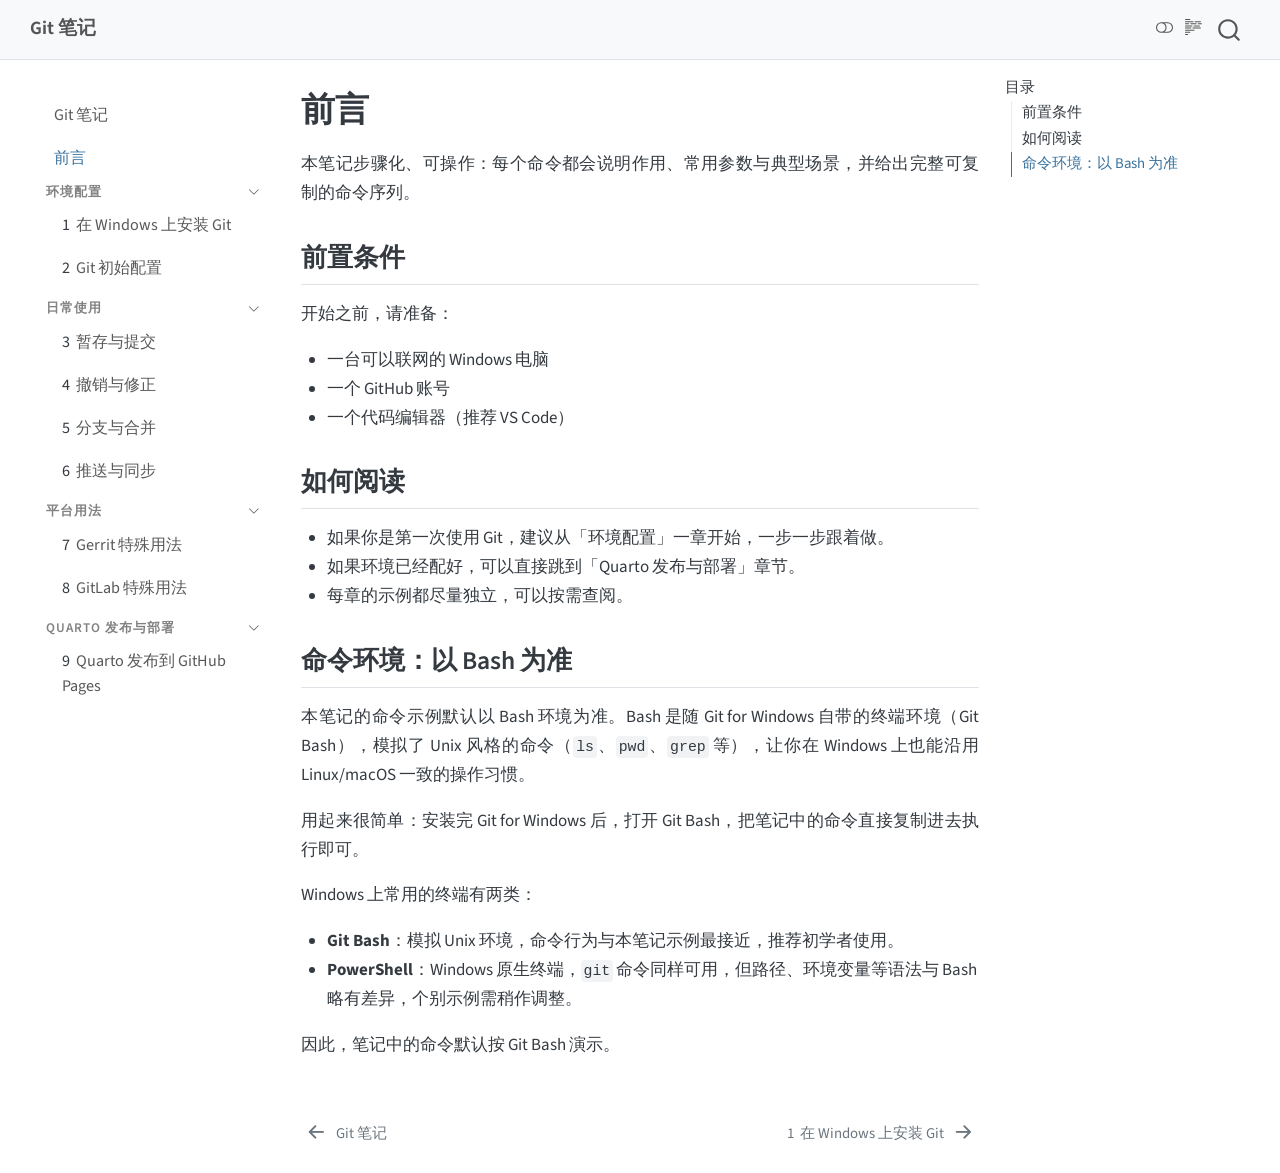
==== chapters/preface/index.html @ bd681a41 "deploy: 34c981dde43c8ef7187f12ae22de020921c9cb56" ====
<!DOCTYPE html>
<html xmlns="http://www.w3.org/1999/xhtml" lang="zh-CN" xml:lang="zh-CN"><head>

<meta charset="utf-8">
<meta name="generator" content="quarto-1.10.18">

<meta name="viewport" content="width=device-width, initial-scale=1.0, user-scalable=yes">


<title>前言 – Git 笔记</title>
<style>
/* Default styles provided by pandoc.
** See https://pandoc.org/MANUAL.html#variables-for-html for config info.
*/
span.smallcaps{font-variant: small-caps;}
div.columns{display: flex; gap: 1.5em;}
div.column{flex: auto;}
@media screen {
div.columns{gap: min(4vw, 1.5em);}
div.column{overflow-x: auto;}
}
div.hanging-indent{margin-left: 1.5em; text-indent: -1.5em;}
ul.task-list{list-style: none;}
ul.task-list li input[type="checkbox"] {
  width: 0.8em;
  margin: 0 0.8em 0.2em -1em; /* quarto-specific, see https://github.com/quarto-dev/quarto-cli/issues/4556 */ 
  vertical-align: middle;
}
</style>


<script src="../../site_libs/quarto-nav/quarto-nav.js"></script>
<script src="../../site_libs/clipboard/clipboard.min.js"></script>
<script src="../../site_libs/quarto-search/autocomplete.umd.js"></script>
<script src="../../site_libs/quarto-search/fuse.min.js"></script>
<script src="../../site_libs/quarto-search/quarto-search.js"></script>
<meta name="quarto:offset" content="../../">
<link href="../../chapters/setup/install-windows.html" rel="next">
<link href="../../index.html" rel="prev">
<script src="../../site_libs/quarto-html/quarto.js" type="module"></script>
<script src="../../site_libs/quarto-html/tabsets/tabsets.js" type="module"></script>
<script src="../../site_libs/quarto-html/popper.min.js"></script>
<script src="../../site_libs/quarto-html/tippy.umd.min.js"></script>
<script src="../../site_libs/quarto-html/anchor.min.js"></script>
<link href="../../site_libs/quarto-html/tippy.css" rel="stylesheet">
<link href="../../site_libs/quarto-html/quarto-syntax-highlighting-e347d60d51bb0b3465b414e51dcba63e.css" rel="stylesheet" class="quarto-color-scheme" id="quarto-text-highlighting-styles">
<link href="../../site_libs/quarto-html/quarto-syntax-highlighting-dark-0b1f991575ba0ef35bfe88b57a77b946.css" rel="stylesheet" class="quarto-color-scheme quarto-color-alternate" id="quarto-text-highlighting-styles">
<link href="../../site_libs/quarto-html/quarto-syntax-highlighting-e347d60d51bb0b3465b414e51dcba63e.css" rel="stylesheet" class="quarto-color-scheme-extra" id="quarto-text-highlighting-styles">
<script src="../../site_libs/bootstrap/bootstrap.min.js"></script>
<link href="../../site_libs/bootstrap/bootstrap-icons.css" rel="stylesheet">
<link href="../../site_libs/bootstrap/bootstrap-6560b9372c5f6670d35914f38fba313e.min.css" rel="stylesheet" append-hash="true" class="quarto-color-scheme" id="quarto-bootstrap" data-mode="light">
<link href="../../site_libs/bootstrap/bootstrap-dark-16bc9c130788cfd9efb6101c2b1ca8d7.min.css" rel="stylesheet" append-hash="true" class="quarto-color-scheme quarto-color-alternate" id="quarto-bootstrap" data-mode="dark">
<link href="../../site_libs/bootstrap/bootstrap-6560b9372c5f6670d35914f38fba313e.min.css" rel="stylesheet" append-hash="true" class="quarto-color-scheme-extra" id="quarto-bootstrap" data-mode="light">
<script id="quarto-search-options" type="application/json">{
  "location": "navbar",
  "copy-button": false,
  "collapse-after": 3,
  "panel-placement": "end",
  "type": "overlay",
  "limit": 50,
  "keyboard-shortcut": [
    "f",
    "/",
    "s"
  ],
  "language": {
    "search-no-results-text": "没有结果",
    "search-matching-documents-text": "匹配的文档",
    "search-copy-link-title": "复制搜索链接",
    "search-hide-matches-text": "隐藏其它匹配结果",
    "search-more-match-text": "更多匹配结果",
    "search-more-matches-text": "更多匹配结果",
    "search-clear-button-title": "清除",
    "search-text-placeholder": "",
    "search-detached-cancel-button-title": "取消",
    "search-submit-button-title": "提交",
    "search-label": "搜索"
  }
}</script>


</head>

<body class="nav-sidebar floating nav-fixed quarto-light"><script id="quarto-html-before-body" type="application/javascript">
    const toggleBodyColorMode = (bsSheetEl) => {
      const mode = bsSheetEl.getAttribute("data-mode");
      const bodyEl = window.document.querySelector("body");
      if (mode === "dark") {
        bodyEl.classList.add("quarto-dark");
        bodyEl.classList.remove("quarto-light");
      } else {
        bodyEl.classList.add("quarto-light");
        bodyEl.classList.remove("quarto-dark");
      }
    }
    const toggleBodyColorPrimary = () => {
      const bsSheetEl = window.document.querySelector("link#quarto-bootstrap:not([rel=disabled-stylesheet])");
      if (bsSheetEl) {
        toggleBodyColorMode(bsSheetEl);
      }
    }
    const setColorSchemeToggle = (alternate) => {
      const toggles = window.document.querySelectorAll('.quarto-color-scheme-toggle');
      for (let i=0; i < toggles.length; i++) {
        const toggle = toggles[i];
        if (toggle) {
          if (alternate) {
            toggle.classList.add("alternate");
          } else {
            toggle.classList.remove("alternate");
          }
        }
      }
    };
    const toggleColorMode = (alternate) => {
      // Switch the stylesheets
      const primaryStylesheets = window.document.querySelectorAll('link.quarto-color-scheme:not(.quarto-color-alternate)');
      const alternateStylesheets = window.document.querySelectorAll('link.quarto-color-scheme.quarto-color-alternate');
      manageTransitions('#quarto-margin-sidebar .nav-link', false);
      if (alternate) {
        // note: dark is layered on light, we don't disable primary!
        enableStylesheet(alternateStylesheets);
        for (const sheetNode of alternateStylesheets) {
          if (sheetNode.id === "quarto-bootstrap") {
            toggleBodyColorMode(sheetNode);
          }
        }
      } else {
        disableStylesheet(alternateStylesheets);
        enableStylesheet(primaryStylesheets)
        toggleBodyColorPrimary();
      }
      manageTransitions('#quarto-margin-sidebar .nav-link', true);
      // Switch the toggles
      setColorSchemeToggle(alternate)
      // Hack to workaround the fact that safari doesn't
      // properly recolor the scrollbar when toggling (#1455)
      if (navigator.userAgent.indexOf('Safari') > 0 && navigator.userAgent.indexOf('Chrome') == -1) {
        manageTransitions("body", false);
        window.scrollTo(0, 1);
        setTimeout(() => {
          window.scrollTo(0, 0);
          manageTransitions("body", true);
        }, 40);
      }
    }
    const disableStylesheet = (stylesheets) => {
      for (let i=0; i < stylesheets.length; i++) {
        const stylesheet = stylesheets[i];
        stylesheet.rel = 'disabled-stylesheet';
      }
    }
    const enableStylesheet = (stylesheets) => {
      for (let i=0; i < stylesheets.length; i++) {
        const stylesheet = stylesheets[i];
        if(stylesheet.rel !== 'stylesheet') { // for Chrome, which will still FOUC without this check
          stylesheet.rel = 'stylesheet';
        }
      }
    }
    const manageTransitions = (selector, allowTransitions) => {
      const els = window.document.querySelectorAll(selector);
      for (let i=0; i < els.length; i++) {
        const el = els[i];
        if (allowTransitions) {
          el.classList.remove('notransition');
        } else {
          el.classList.add('notransition');
        }
      }
    }
    const isFileUrl = () => {
      return window.location.protocol === 'file:';
    }
    const hasAlternateSentinel = () => {
      let styleSentinel = getColorSchemeSentinel();
      if (styleSentinel !== null) {
        return styleSentinel === "alternate";
      } else {
        return false;
      }
    }
    const setStyleSentinel = (alternate) => {
      const value = alternate ? "alternate" : "default";
      if (!isFileUrl()) {
        window.localStorage.setItem("quarto-color-scheme", value);
      } else {
        localAlternateSentinel = value;
      }
    }
    const getColorSchemeSentinel = () => {
      if (!isFileUrl()) {
        const storageValue = window.localStorage.getItem("quarto-color-scheme");
        return storageValue != null ? storageValue : localAlternateSentinel;
      } else {
        return localAlternateSentinel;
      }
    }
    const toggleGiscusIfUsed = (isAlternate, darkModeDefault) => {
      const baseTheme = document.querySelector('#giscus-base-theme')?.value ?? 'light';
      const alternateTheme = document.querySelector('#giscus-alt-theme')?.value ?? 'dark';
      let newTheme = '';
      if(authorPrefersDark) {
        newTheme = isAlternate ? baseTheme : alternateTheme;
      } else {
        newTheme = isAlternate ? alternateTheme : baseTheme;
      }
      const changeGiscusTheme = () => {
        // From: https://github.com/giscus/giscus/issues/336
        const sendMessage = (message) => {
          const iframe = document.querySelector('iframe.giscus-frame');
          if (!iframe) return;
          iframe.contentWindow.postMessage({ giscus: message }, 'https://giscus.app');
        }
        sendMessage({
          setConfig: {
            theme: newTheme
          }
        });
      }
      const isGiscussLoaded = window.document.querySelector('iframe.giscus-frame') !== null;
      if (isGiscussLoaded) {
        changeGiscusTheme();
      }
    };
    const authorPrefersDark = false;
    const queryPrefersDark = window.matchMedia('(prefers-color-scheme: dark)');
    const darkModeDefault = queryPrefersDark.matches;
      document.querySelector('link#quarto-text-highlighting-styles.quarto-color-scheme-extra').rel = 'disabled-stylesheet';
      document.querySelector('link#quarto-bootstrap.quarto-color-scheme-extra').rel = 'disabled-stylesheet';
    let localAlternateSentinel = darkModeDefault ? 'alternate' : 'default';
    // Dark / light mode switch
    window.quartoToggleColorScheme = () => {
      // Read the current dark / light value
      let toAlternate = !hasAlternateSentinel();
      toggleColorMode(toAlternate);
      setStyleSentinel(toAlternate);
      toggleGiscusIfUsed(toAlternate, darkModeDefault);
      window.dispatchEvent(new Event('resize'));
    };
    queryPrefersDark.addEventListener("change", e => {
      if(window.localStorage.getItem("quarto-color-scheme") !== null)
        return;
      const alternate = e.matches
      toggleColorMode(alternate);
      localAlternateSentinel = e.matches ? 'alternate' : 'default'; // this is used alongside local storage!
      toggleGiscusIfUsed(alternate, darkModeDefault);
    });
    // Switch to dark mode if need be
    if (hasAlternateSentinel()) {
      toggleColorMode(true);
    } else {
      toggleColorMode(false);
    }
  </script>

<div id="quarto-search-results"></div>
  <header id="quarto-header" class="headroom fixed-top">
    <nav class="navbar navbar-expand-lg " data-bs-theme="dark">
      <div class="navbar-container container-fluid">
      <div class="navbar-brand-container mx-auto">
    <a class="navbar-brand" href="../../index.html">
    <span class="navbar-title">Git 笔记</span>
    </a>
  </div>
        <div class="quarto-navbar-tools tools-end">
  <a href="" class="quarto-color-scheme-toggle quarto-navigation-tool  px-1" onclick="window.quartoToggleColorScheme(); return false;" title="切换深色模式"><i class="bi"></i></a>
  <a href="" class="quarto-reader-toggle quarto-navigation-tool px-1" onclick="window.quartoToggleReader(); return false;" title="切换阅读器模式">
  <div class="quarto-reader-toggle-btn">
  <i class="bi"></i>
  </div>
</a>
</div>
          <div id="quarto-search" class="" title="搜索"></div>
      </div> <!-- /container-fluid -->
    </nav>
  <nav class="quarto-secondary-nav">
    <div class="container-fluid d-flex">
      <button type="button" class="quarto-btn-toggle btn" data-bs-toggle="collapse" role="button" data-bs-target=".quarto-sidebar-collapse-item" aria-controls="quarto-sidebar" aria-expanded="false" aria-label="展开或折叠侧边栏导航" onclick="if (window.quartoToggleHeadroom) { window.quartoToggleHeadroom(); }">
        <i class="bi bi-layout-text-sidebar-reverse"></i>
      </button>
        <nav class="quarto-page-breadcrumbs" aria-label="breadcrumb"><ol class="breadcrumb"><li class="breadcrumb-item"><a href="../../chapters/preface/index.html">前言</a></li></ol></nav>
        <a class="flex-grow-1" role="navigation" data-bs-toggle="collapse" data-bs-target=".quarto-sidebar-collapse-item" aria-controls="quarto-sidebar" aria-expanded="false" aria-label="展开或折叠侧边栏导航" onclick="if (window.quartoToggleHeadroom) { window.quartoToggleHeadroom(); }">      
        </a>
    </div>
  </nav>
</header>
<!-- content -->
<div id="quarto-content" class="quarto-container page-columns page-rows-contents page-layout-article page-navbar">
<!-- sidebar -->
  <nav id="quarto-sidebar" class="sidebar collapse collapse-horizontal quarto-sidebar-collapse-item sidebar-navigation floating overflow-auto">
    <div class="sidebar-menu-container"> 
    <ul class="list-unstyled mt-1">
        <li class="sidebar-item">
  <div class="sidebar-item-container"> 
  <a href="../../index.html" class="sidebar-item-text sidebar-link">
 <span class="menu-text">Git 笔记</span></a>
  </div>
</li>
        <li class="sidebar-item">
  <div class="sidebar-item-container"> 
  <a href="../../chapters/preface/index.html" class="sidebar-item-text sidebar-link active">
 <span class="menu-text">前言</span></a>
  </div>
</li>
        <li class="sidebar-item sidebar-item-section">
      <div class="sidebar-item-container"> 
            <a class="sidebar-item-text sidebar-link text-start" data-bs-toggle="collapse" data-bs-target="#quarto-sidebar-section-1" role="navigation" aria-expanded="true">
 <span class="menu-text">环境配置</span></a>
          <a class="sidebar-item-toggle text-start" data-bs-toggle="collapse" data-bs-target="#quarto-sidebar-section-1" role="navigation" aria-expanded="true" aria-label="展开或折叠此栏">
            <i class="bi bi-chevron-right ms-2"></i>
          </a> 
      </div>
      <ul id="quarto-sidebar-section-1" class="collapse list-unstyled sidebar-section depth1 show">  
          <li class="sidebar-item">
  <div class="sidebar-item-container"> 
  <a href="../../chapters/setup/install-windows.html" class="sidebar-item-text sidebar-link">
 <span class="menu-text"><span class="chapter-number">1</span>&nbsp; <span class="chapter-title">在 Windows 上安装 Git</span></span></a>
  </div>
</li>
          <li class="sidebar-item">
  <div class="sidebar-item-container"> 
  <a href="../../chapters/setup/common-config.html" class="sidebar-item-text sidebar-link">
 <span class="menu-text"><span class="chapter-number">2</span>&nbsp; <span class="chapter-title">Git 初始配置</span></span></a>
  </div>
</li>
      </ul>
  </li>
        <li class="sidebar-item sidebar-item-section">
      <div class="sidebar-item-container"> 
            <a class="sidebar-item-text sidebar-link text-start" data-bs-toggle="collapse" data-bs-target="#quarto-sidebar-section-2" role="navigation" aria-expanded="true">
 <span class="menu-text">日常使用</span></a>
          <a class="sidebar-item-toggle text-start" data-bs-toggle="collapse" data-bs-target="#quarto-sidebar-section-2" role="navigation" aria-expanded="true" aria-label="展开或折叠此栏">
            <i class="bi bi-chevron-right ms-2"></i>
          </a> 
      </div>
      <ul id="quarto-sidebar-section-2" class="collapse list-unstyled sidebar-section depth1 show">  
          <li class="sidebar-item">
  <div class="sidebar-item-container"> 
  <a href="../../chapters/daily/commit.html" class="sidebar-item-text sidebar-link">
 <span class="menu-text"><span class="chapter-number">3</span>&nbsp; <span class="chapter-title">暂存与提交</span></span></a>
  </div>
</li>
          <li class="sidebar-item">
  <div class="sidebar-item-container"> 
  <a href="../../chapters/daily/undo.html" class="sidebar-item-text sidebar-link">
 <span class="menu-text"><span class="chapter-number">4</span>&nbsp; <span class="chapter-title">撤销与修正</span></span></a>
  </div>
</li>
          <li class="sidebar-item">
  <div class="sidebar-item-container"> 
  <a href="../../chapters/daily/branch.html" class="sidebar-item-text sidebar-link">
 <span class="menu-text"><span class="chapter-number">5</span>&nbsp; <span class="chapter-title">分支与合并</span></span></a>
  </div>
</li>
          <li class="sidebar-item">
  <div class="sidebar-item-container"> 
  <a href="../../chapters/daily/remote.html" class="sidebar-item-text sidebar-link">
 <span class="menu-text"><span class="chapter-number">6</span>&nbsp; <span class="chapter-title">推送与同步</span></span></a>
  </div>
</li>
      </ul>
  </li>
        <li class="sidebar-item sidebar-item-section">
      <div class="sidebar-item-container"> 
            <a class="sidebar-item-text sidebar-link text-start" data-bs-toggle="collapse" data-bs-target="#quarto-sidebar-section-3" role="navigation" aria-expanded="true">
 <span class="menu-text">平台用法</span></a>
          <a class="sidebar-item-toggle text-start" data-bs-toggle="collapse" data-bs-target="#quarto-sidebar-section-3" role="navigation" aria-expanded="true" aria-label="展开或折叠此栏">
            <i class="bi bi-chevron-right ms-2"></i>
          </a> 
      </div>
      <ul id="quarto-sidebar-section-3" class="collapse list-unstyled sidebar-section depth1 show">  
          <li class="sidebar-item">
  <div class="sidebar-item-container"> 
  <a href="../../chapters/platforms/gerrit.html" class="sidebar-item-text sidebar-link">
 <span class="menu-text"><span class="chapter-number">7</span>&nbsp; <span class="chapter-title">Gerrit 特殊用法</span></span></a>
  </div>
</li>
          <li class="sidebar-item">
  <div class="sidebar-item-container"> 
  <a href="../../chapters/platforms/gitlab.html" class="sidebar-item-text sidebar-link">
 <span class="menu-text"><span class="chapter-number">8</span>&nbsp; <span class="chapter-title">GitLab 特殊用法</span></span></a>
  </div>
</li>
      </ul>
  </li>
        <li class="sidebar-item sidebar-item-section">
      <div class="sidebar-item-container"> 
            <a class="sidebar-item-text sidebar-link text-start" data-bs-toggle="collapse" data-bs-target="#quarto-sidebar-section-4" role="navigation" aria-expanded="true">
 <span class="menu-text">Quarto 发布与部署</span></a>
          <a class="sidebar-item-toggle text-start" data-bs-toggle="collapse" data-bs-target="#quarto-sidebar-section-4" role="navigation" aria-expanded="true" aria-label="展开或折叠此栏">
            <i class="bi bi-chevron-right ms-2"></i>
          </a> 
      </div>
      <ul id="quarto-sidebar-section-4" class="collapse list-unstyled sidebar-section depth1 show">  
          <li class="sidebar-item">
  <div class="sidebar-item-container"> 
  <a href="../../chapters/quarto-publish/github-pages.html" class="sidebar-item-text sidebar-link">
 <span class="menu-text"><span class="chapter-number">9</span>&nbsp; <span class="chapter-title">Quarto 发布到 GitHub Pages</span></span></a>
  </div>
</li>
      </ul>
  </li>
    </ul>
    </div>
</nav>
<div id="quarto-sidebar-glass" class="quarto-sidebar-collapse-item" data-bs-toggle="collapse" data-bs-target=".quarto-sidebar-collapse-item"></div>
<!-- margin-sidebar -->
    <div id="quarto-margin-sidebar" class="sidebar margin-sidebar">
        <nav id="TOC" role="doc-toc" class="toc-active">
    <h2 id="toc-title">目录</h2>
   
  <ul>
  <li><a href="#前置条件" id="toc-前置条件" class="nav-link active" data-scroll-target="#前置条件">前置条件</a></li>
  <li><a href="#如何阅读" id="toc-如何阅读" class="nav-link" data-scroll-target="#如何阅读">如何阅读</a></li>
  <li><a href="#命令环境以-bash-为准" id="toc-命令环境以-bash-为准" class="nav-link" data-scroll-target="#命令环境以-bash-为准">命令环境：以 Bash 为准</a></li>
  </ul>
</nav>
    </div>
<!-- main -->
<main class="content" id="quarto-document-content">


<header id="title-block-header" class="quarto-title-block default">
<div class="quarto-title">
<h1 class="title">前言</h1>
</div>



<div class="quarto-title-meta">

    
  
    
  </div>
  


</header>


<p>本笔记步骤化、可操作：每个命令都会说明作用、常用参数与典型场景，并给出完整可复制的命令序列。</p>
<section id="前置条件" class="level2">
<h2 class="anchored" data-anchor-id="前置条件">前置条件</h2>
<p>开始之前，请准备：</p>
<ul>
<li>一台可以联网的 Windows 电脑</li>
<li>一个 GitHub 账号</li>
<li>一个代码编辑器（推荐 VS Code）</li>
</ul>
</section>
<section id="如何阅读" class="level2">
<h2 class="anchored" data-anchor-id="如何阅读">如何阅读</h2>
<ul>
<li>如果你是第一次使用 Git，建议从「环境配置」一章开始，一步一步跟着做。</li>
<li>如果环境已经配好，可以直接跳到「Quarto 发布与部署」章节。</li>
<li>每章的示例都尽量独立，可以按需查阅。</li>
</ul>
</section>
<section id="命令环境以-bash-为准" class="level2">
<h2 class="anchored" data-anchor-id="命令环境以-bash-为准">命令环境：以 Bash 为准</h2>
<p>本笔记的命令示例默认以 Bash 环境为准。Bash 是随 Git for Windows 自带的终端环境（Git Bash），模拟了 Unix 风格的命令（<code>ls</code>、<code>pwd</code>、<code>grep</code> 等），让你在 Windows 上也能沿用 Linux/macOS 一致的操作习惯。</p>
<p>用起来很简单：安装完 Git for Windows 后，打开 Git Bash，把笔记中的命令直接复制进去执行即可。</p>
<p>Windows 上常用的终端有两类：</p>
<ul>
<li><strong>Git Bash</strong>：模拟 Unix 环境，命令行为与本笔记示例最接近，推荐初学者使用。</li>
<li><strong>PowerShell</strong>：Windows 原生终端，<code>git</code> 命令同样可用，但路径、环境变量等语法与 Bash 略有差异，个别示例需稍作调整。</li>
</ul>
<p>因此，笔记中的命令默认按 Git Bash 演示。</p>


</section>

</main> <!-- /main -->
<script id="quarto-html-after-body" type="application/javascript">
  window.document.addEventListener("DOMContentLoaded", function (event) {
    // Ensure there is a toggle, if there isn't float one in the top right
    if (window.document.querySelector('.quarto-color-scheme-toggle') === null) {
      const a = window.document.createElement('a');
      a.classList.add('top-right');
      a.classList.add('quarto-color-scheme-toggle');
      a.href = "";
      a.onclick = function() { try { window.quartoToggleColorScheme(); } catch {} return false; };
      const i = window.document.createElement("i");
      i.classList.add('bi');
      a.appendChild(i);
      window.document.body.appendChild(a);
    }
    setColorSchemeToggle(hasAlternateSentinel())
    const icon = "";
    const anchorJS = new window.AnchorJS();
    anchorJS.options = {
      placement: 'right',
      icon: icon
    };
    anchorJS.add('.anchored');
    const isCodeAnnotation = (el) => {
      for (const clz of el.classList) {
        if (clz.startsWith('code-annotation-')) {                     
          return true;
        }
      }
      return false;
    }
    const onCopySuccess = function(e) {
      // button target
      const button = e.trigger;
      // don't keep focus
      button.blur();
      // flash "checked"
      button.classList.add('code-copy-button-checked');
      var currentTitle = button.getAttribute("title");
      button.setAttribute("title", "已复制");
      let tooltip;
      if (window.bootstrap) {
        button.setAttribute("data-bs-toggle", "tooltip");
        button.setAttribute("data-bs-placement", "left");
        button.setAttribute("data-bs-title", "已复制");
        tooltip = new bootstrap.Tooltip(button, 
          { trigger: "manual", 
            customClass: "code-copy-button-tooltip",
            offset: [0, -8]});
        tooltip.show();    
      }
      setTimeout(function() {
        if (tooltip) {
          tooltip.hide();
          button.removeAttribute("data-bs-title");
          button.removeAttribute("data-bs-toggle");
          button.removeAttribute("data-bs-placement");
        }
        button.setAttribute("title", currentTitle);
        button.classList.remove('code-copy-button-checked');
      }, 1000);
      // clear code selection
      e.clearSelection();
    }
    const getTextToCopy = function(trigger) {
      const outerScaffold = trigger.parentElement.cloneNode(true);
      const codeEl = outerScaffold.querySelector('code');
      for (const childEl of codeEl.children) {
        if (isCodeAnnotation(childEl)) {
          childEl.remove();
        }
      }
      return codeEl.innerText;
    }
    const clipboard = new window.ClipboardJS('.code-copy-button:not([data-in-quarto-modal])', {
      text: getTextToCopy
    });
    clipboard.on('success', onCopySuccess);
    if (window.document.getElementById('quarto-embedded-source-code-modal')) {
      const clipboardModal = new window.ClipboardJS('.code-copy-button[data-in-quarto-modal]', {
        text: getTextToCopy,
        container: window.document.getElementById('quarto-embedded-source-code-modal')
      });
      clipboardModal.on('success', onCopySuccess);
    }
      var localhostRegex = new RegExp(/^(?:http|https):\/\/localhost\:?[0-9]*\//);
      var mailtoRegex = new RegExp(/^mailto:/);
        var filterRegex = new RegExp('/' + window.location.host + '/');
      var isInternal = (href) => {
          return filterRegex.test(href) || localhostRegex.test(href) || mailtoRegex.test(href);
      }
      // Inspect non-navigation links and adorn them if external
     var links = window.document.querySelectorAll('a[href]:not(.nav-link):not(.navbar-brand):not(.toc-action):not(.sidebar-link):not(.sidebar-item-toggle):not(.pagination-link):not(.no-external):not([aria-hidden]):not(.dropdown-item):not(.quarto-navigation-tool):not(.about-link)');
      for (var i=0; i<links.length; i++) {
        const link = links[i];
        if (!isInternal(link.href)) {
          // undo the damage that might have been done by quarto-nav.js in the case of
          // links that we want to consider external
          if (link.dataset.originalHref !== undefined) {
            link.href = link.dataset.originalHref;
          }
        }
      }
    function tippyHover(el, contentFn, onTriggerFn, onUntriggerFn) {
      const config = {
        allowHTML: true,
        maxWidth: 500,
        delay: 100,
        arrow: false,
        appendTo: function(el) {
            return el.parentElement;
        },
        interactive: true,
        interactiveBorder: 10,
        theme: 'quarto',
        placement: 'bottom-start',
      };
      if (contentFn) {
        config.content = contentFn;
      }
      if (onTriggerFn) {
        config.onTrigger = onTriggerFn;
      }
      if (onUntriggerFn) {
        config.onUntrigger = onUntriggerFn;
      }
      window.tippy(el, config); 
    }
    const noterefs = window.document.querySelectorAll('a[role="doc-noteref"]');
    for (var i=0; i<noterefs.length; i++) {
      const ref = noterefs[i];
      tippyHover(ref, function() {
        // use id or data attribute instead here
        let href = ref.getAttribute('data-footnote-href') || ref.getAttribute('href');
        try { href = new URL(href).hash; } catch {}
        const id = href.replace(/^#\/?/, "");
        const note = window.document.getElementById(id);
        if (note) {
          return note.innerHTML;
        } else {
          return "";
        }
      });
    }
    const xrefs = window.document.querySelectorAll('a.quarto-xref');
    const processXRef = (id, note) => {
      // Strip column container classes
      const stripColumnClz = (el) => {
        el.classList.remove("page-full", "page-columns");
        if (el.children) {
          for (const child of el.children) {
            stripColumnClz(child);
          }
        }
      }
      stripColumnClz(note)
      if (id === null || id.startsWith('sec-')) {
        // Special case sections, only their first couple elements
        const container = document.createElement("div");
        if (note.children && note.children.length > 2) {
          container.appendChild(note.children[0].cloneNode(true));
          for (let i = 1; i < note.children.length; i++) {
            const child = note.children[i];
            if (child.tagName === "P" && child.innerText === "") {
              continue;
            } else {
              container.appendChild(child.cloneNode(true));
              break;
            }
          }
          if (window.Quarto?.typesetMath) {
            window.Quarto.typesetMath(container);
          }
          return container.innerHTML
        } else {
          if (window.Quarto?.typesetMath) {
            window.Quarto.typesetMath(note);
          }
          return note.innerHTML;
        }
      } else {
        // Remove any anchor links if they are present
        const anchorLink = note.querySelector('a.anchorjs-link');
        if (anchorLink) {
          anchorLink.remove();
        }
        if (window.Quarto?.typesetMath) {
          window.Quarto.typesetMath(note);
        }
        if (note.classList.contains("callout")) {
          return note.outerHTML;
        } else {
          return note.innerHTML;
        }
      }
    }
    for (var i=0; i<xrefs.length; i++) {
      const xref = xrefs[i];
      tippyHover(xref, undefined, function(instance) {
        instance.disable();
        let url = xref.getAttribute('href');
        let hash = undefined; 
        if (url.startsWith('#')) {
          hash = url;
        } else {
          try { hash = new URL(url).hash; } catch {}
        }
        if (hash) {
          const id = hash.replace(/^#\/?/, "");
          const note = window.document.getElementById(id);
          if (note !== null) {
            try {
              const html = processXRef(id, note.cloneNode(true));
              instance.setContent(html);
            } finally {
              instance.enable();
              instance.show();
            }
          } else {
            // See if we can fetch this
            fetch(url.split('#')[0])
            .then(res => res.text())
            .then(html => {
              const parser = new DOMParser();
              const htmlDoc = parser.parseFromString(html, "text/html");
              const note = htmlDoc.getElementById(id);
              if (note !== null) {
                const html = processXRef(id, note);
                instance.setContent(html);
              } 
            }).finally(() => {
              instance.enable();
              instance.show();
            });
          }
        } else {
          // See if we can fetch a full url (with no hash to target)
          // This is a special case and we should probably do some content thinning / targeting
          fetch(url)
          .then(res => res.text())
          .then(html => {
            const parser = new DOMParser();
            const htmlDoc = parser.parseFromString(html, "text/html");
            const note = htmlDoc.querySelector('main.content');
            if (note !== null) {
              // This should only happen for chapter cross references
              // (since there is no id in the URL)
              // remove the first header
              if (note.children.length > 0 && note.children[0].tagName === "HEADER") {
                note.children[0].remove();
              }
              const html = processXRef(null, note);
              instance.setContent(html);
            } 
          }).finally(() => {
            instance.enable();
            instance.show();
          });
        }
      }, function(instance) {
      });
    }
        let selectedAnnoteEl;
        const selectorForAnnotation = ( cell, annotation) => {
          let cellAttr = 'data-code-cell="' + cell + '"';
          let lineAttr = 'data-code-annotation="' +  annotation + '"';
          const selector = 'span[' + cellAttr + '][' + lineAttr + ']';
          return selector;
        }
        const selectCodeLines = (annoteEl) => {
          const doc = window.document;
          const targetCell = annoteEl.getAttribute("data-target-cell");
          const targetAnnotation = annoteEl.getAttribute("data-target-annotation");
          const annoteSpan = window.document.querySelector(selectorForAnnotation(targetCell, targetAnnotation));
          const lines = annoteSpan.getAttribute("data-code-lines").split(",");
          const lineIds = lines.map((line) => {
            return targetCell + "-" + line;
          })
          let top = null;
          let height = null;
          let parent = null;
          if (lineIds.length > 0) {
              //compute the position of the single el (top and bottom and make a div)
              const el = window.document.getElementById(lineIds[0]);
              top = el.offsetTop;
              height = el.offsetHeight;
              parent = el.parentElement.parentElement;
            if (lineIds.length > 1) {
              const lastEl = window.document.getElementById(lineIds[lineIds.length - 1]);
              const bottom = lastEl.offsetTop + lastEl.offsetHeight;
              height = bottom - top;
            }
            if (top !== null && height !== null && parent !== null) {
              // cook up a div (if necessary) and position it 
              let div = window.document.getElementById("code-annotation-line-highlight");
              if (div === null) {
                div = window.document.createElement("div");
                div.setAttribute("id", "code-annotation-line-highlight");
                div.style.position = 'absolute';
                parent.appendChild(div);
              }
              div.style.top = top - 2 + "px";
              div.style.height = height + 4 + "px";
              div.style.left = 0;
              let gutterDiv = window.document.getElementById("code-annotation-line-highlight-gutter");
              if (gutterDiv === null) {
                gutterDiv = window.document.createElement("div");
                gutterDiv.setAttribute("id", "code-annotation-line-highlight-gutter");
                gutterDiv.style.position = 'absolute';
                const codeCell = window.document.getElementById(targetCell);
                const gutter = codeCell.querySelector('.code-annotation-gutter');
                gutter.appendChild(gutterDiv);
              }
              gutterDiv.style.top = top - 2 + "px";
              gutterDiv.style.height = height + 4 + "px";
            }
            selectedAnnoteEl = annoteEl;
          }
        };
        const unselectCodeLines = () => {
          const elementsIds = ["code-annotation-line-highlight", "code-annotation-line-highlight-gutter"];
          elementsIds.forEach((elId) => {
            const div = window.document.getElementById(elId);
            if (div) {
              div.remove();
            }
          });
          selectedAnnoteEl = undefined;
        };
          // Handle positioning of the toggle
      window.addEventListener(
        "resize",
        throttle(() => {
          elRect = undefined;
          if (selectedAnnoteEl) {
            selectCodeLines(selectedAnnoteEl);
          }
        }, 10)
      );
      function throttle(fn, ms) {
      let throttle = false;
      let timer;
        return (...args) => {
          if(!throttle) { // first call gets through
              fn.apply(this, args);
              throttle = true;
          } else { // all the others get throttled
              if(timer) clearTimeout(timer); // cancel #2
              timer = setTimeout(() => {
                fn.apply(this, args);
                timer = throttle = false;
              }, ms);
          }
        };
      }
        // Attach click handler to the DT
        const annoteDls = window.document.querySelectorAll('dt[data-target-cell]');
        for (const annoteDlNode of annoteDls) {
          annoteDlNode.addEventListener('click', (event) => {
            const clickedEl = event.target;
            if (clickedEl !== selectedAnnoteEl) {
              unselectCodeLines();
              const activeEl = window.document.querySelector('dt[data-target-cell].code-annotation-active');
              if (activeEl) {
                activeEl.classList.remove('code-annotation-active');
              }
              selectCodeLines(clickedEl);
              clickedEl.classList.add('code-annotation-active');
            } else {
              // Unselect the line
              unselectCodeLines();
              clickedEl.classList.remove('code-annotation-active');
            }
          });
        }
    const findCites = (el) => {
      const parentEl = el.parentElement;
      if (parentEl) {
        const cites = parentEl.dataset.cites;
        if (cites) {
          return {
            el,
            cites: cites.split(' ')
          };
        } else {
          return findCites(el.parentElement)
        }
      } else {
        return undefined;
      }
    };
    var bibliorefs = window.document.querySelectorAll('a[role="doc-biblioref"]');
    for (var i=0; i<bibliorefs.length; i++) {
      const ref = bibliorefs[i];
      const citeInfo = findCites(ref);
      if (citeInfo) {
        tippyHover(citeInfo.el, function() {
          var popup = window.document.createElement('div');
          citeInfo.cites.forEach(function(cite) {
            var citeDiv = window.document.createElement('div');
            citeDiv.classList.add('hanging-indent');
            citeDiv.classList.add('csl-entry');
            var biblioDiv = window.document.getElementById('ref-' + cite);
            if (biblioDiv) {
              citeDiv.innerHTML = biblioDiv.innerHTML;
            }
            popup.appendChild(citeDiv);
          });
          return popup.innerHTML;
        });
      }
    }
  });
  </script>
<nav class="page-navigation">
  <div class="nav-page nav-page-previous">
      <a href="../../index.html" class="pagination-link" aria-label="Git 笔记">
        <i class="bi bi-arrow-left-short"></i> <span class="nav-page-text">Git 笔记</span>
      </a>          
  </div>
  <div class="nav-page nav-page-next">
      <a href="../../chapters/setup/install-windows.html" class="pagination-link" aria-label="在 Windows 上安装 Git">
        <span class="nav-page-text"><span class="chapter-number">1</span>&nbsp; <span class="chapter-title">在 Windows 上安装 Git</span></span> <i class="bi bi-arrow-right-short"></i>
      </a>
  </div>
</nav>
</div> <!-- /content -->




</body></html>
---- site_libs/quarto-html/tippy.css ----
.tippy-box[data-animation=fade][data-state=hidden]{opacity:0}[data-tippy-root]{max-width:calc(100vw - 10px)}.tippy-box{position:relative;background-color:#333;color:#fff;border-radius:4px;font-size:14px;line-height:1.4;white-space:normal;outline:0;transition-property:transform,visibility,opacity}.tippy-box[data-placement^=top]>.tippy-arrow{bottom:0}.tippy-box[data-placement^=top]>.tippy-arrow:before{bottom:-7px;left:0;border-width:8px 8px 0;border-top-color:initial;transform-origin:center top}.tippy-box[data-placement^=bottom]>.tippy-arrow{top:0}.tippy-box[data-placement^=bottom]>.tippy-arrow:before{top:-7px;left:0;border-width:0 8px 8px;border-bottom-color:initial;transform-origin:center bottom}.tippy-box[data-placement^=left]>.tippy-arrow{right:0}.tippy-box[data-placement^=left]>.tippy-arrow:before{border-width:8px 0 8px 8px;border-left-color:initial;right:-7px;transform-origin:center left}.tippy-box[data-placement^=right]>.tippy-arrow{left:0}.tippy-box[data-placement^=right]>.tippy-arrow:before{left:-7px;border-width:8px 8px 8px 0;border-right-color:initial;transform-origin:center right}.tippy-box[data-inertia][data-state=visible]{transition-timing-function:cubic-bezier(.54,1.5,.38,1.11)}.tippy-arrow{width:16px;height:16px;color:#333}.tippy-arrow:before{content:"";position:absolute;border-color:transparent;border-style:solid}.tippy-content{position:relative;padding:5px 9px;z-index:1}
---- site_libs/quarto-html/quarto-syntax-highlighting-e347d60d51bb0b3465b414e51dcba63e.css ----
/* quarto syntax highlight colors */
:root {
  --quarto-hl-al-color: #ff5555;
  --quarto-hl-an-color: #6a737d;
  --quarto-hl-at-color: #d73a49;
  --quarto-hl-bn-color: #005cc5;
  --quarto-hl-bu-color: #d73a49;
  --quarto-hl-ch-color: #032f62;
  --quarto-hl-co-color: #6a737d;
  --quarto-hl-cv-color: #6a737d;
  --quarto-hl-cn-color: #005cc5;
  --quarto-hl-cf-color: #d73a49;
  --quarto-hl-dt-color: #d73a49;
  --quarto-hl-dv-color: #005cc5;
  --quarto-hl-do-color: #6a737d;
  --quarto-hl-er-color: #ff5555;
  --quarto-hl-ex-color: #d73a49;
  --quarto-hl-fl-color: #005cc5;
  --quarto-hl-fu-color: #6f42c1;
  --quarto-hl-im-color: #032f62;
  --quarto-hl-in-color: #6a737d;
  --quarto-hl-kw-color: #d73a49;
  --quarto-hl-op-color: #24292e;
  --quarto-hl-pp-color: #d73a49;
  --quarto-hl-re-color: #6a737d;
  --quarto-hl-sc-color: #005cc5;
  --quarto-hl-ss-color: #032f62;
  --quarto-hl-st-color: #032f62;
  --quarto-hl-va-color: #e36209;
  --quarto-hl-vs-color: #032f62;
  --quarto-hl-wa-color: #ff5555;
}

/* other quarto variables */
:root {
  --quarto-font-monospace: "JetBrains Mono", "Cascadia Code", "SFMono-Regular", Menlo, Consolas, "Liberation Mono", "PingFang SC", monospace;
}

/* syntax highlight based on Pandoc's rules */
pre > code.sourceCode > span {
  color: #24292e;
}

code.sourceCode > span {
  color: #24292e;
}

div.sourceCode,
div.sourceCode pre.sourceCode {
  color: #24292e;
}

/* Normal */
code span {
  color: #24292e;
}

/* Alert */
code span.al {
  font-weight: bold;
  color: #ff5555;
}

/* Annotation */
code span.an {
  color: #6a737d;
}

/* Attribute */
code span.at {
  color: #d73a49;
}

/* BaseN */
code span.bn {
  color: #005cc5;
}

/* BuiltIn */
code span.bu {
  color: #d73a49;
}

/* ControlFlow */
code span.cf {
  color: #d73a49;
}

/* Char */
code span.ch {
  color: #032f62;
}

/* Constant */
code span.cn {
  color: #005cc5;
}

/* Comment */
code span.co {
  color: #6a737d;
}

/* CommentVar */
code span.cv {
  color: #6a737d;
}

/* Documentation */
code span.do {
  color: #6a737d;
}

/* DataType */
code span.dt {
  color: #d73a49;
}

/* DecVal */
code span.dv {
  color: #005cc5;
}

/* Error */
code span.er {
  color: #ff5555;
  text-decoration: underline;
}

/* Extension */
code span.ex {
  font-weight: bold;
  color: #d73a49;
}

/* Float */
code span.fl {
  color: #005cc5;
}

/* Function */
code span.fu {
  color: #6f42c1;
}

/* Import */
code span.im {
  color: #032f62;
}

/* Information */
code span.in {
  color: #6a737d;
}

/* Keyword */
code span.kw {
  color: #d73a49;
}

/* Operator */
code span.op {
  color: #24292e;
}

/* Preprocessor */
code span.pp {
  color: #d73a49;
}

/* RegionMarker */
code span.re {
  color: #6a737d;
}

/* SpecialChar */
code span.sc {
  color: #005cc5;
}

/* SpecialString */
code span.ss {
  color: #032f62;
}

/* String */
code span.st {
  color: #032f62;
}

/* Variable */
code span.va {
  color: #e36209;
}

/* VerbatimString */
code span.vs {
  color: #032f62;
}

/* Warning */
code span.wa {
  color: #ff5555;
}

.prevent-inlining {
  content: "</";
}

/*# sourceMappingURL=292197ea6273eab7aa5dfc9da9f0c85e.css.map */
---- site_libs/quarto-html/quarto-syntax-highlighting-dark-0b1f991575ba0ef35bfe88b57a77b946.css ----
/* quarto syntax highlight colors */
:root {
  --quarto-hl-al-color: #ff5555;
  --quarto-hl-an-color: #6a737d;
  --quarto-hl-at-color: #f97583;
  --quarto-hl-bn-color: #79b8ff;
  --quarto-hl-bu-color: #f97583;
  --quarto-hl-ch-color: #9ecbff;
  --quarto-hl-co-color: #6a737d;
  --quarto-hl-cv-color: #6a737d;
  --quarto-hl-cn-color: #79b8ff;
  --quarto-hl-cf-color: #f97583;
  --quarto-hl-dt-color: #f97583;
  --quarto-hl-dv-color: #79b8ff;
  --quarto-hl-do-color: #6a737d;
  --quarto-hl-er-color: #ff5555;
  --quarto-hl-ex-color: #f97583;
  --quarto-hl-fl-color: #79b8ff;
  --quarto-hl-fu-color: #b392f0;
  --quarto-hl-im-color: #9ecbff;
  --quarto-hl-in-color: #6a737d;
  --quarto-hl-kw-color: #f97583;
  --quarto-hl-op-color: #e1e4e8;
  --quarto-hl-pp-color: #f97583;
  --quarto-hl-re-color: #6a737d;
  --quarto-hl-sc-color: #79b8ff;
  --quarto-hl-ss-color: #9ecbff;
  --quarto-hl-st-color: #9ecbff;
  --quarto-hl-va-color: #ffab70;
  --quarto-hl-vs-color: #9ecbff;
  --quarto-hl-wa-color: #ff5555;
}

/* other quarto variables */
:root {
  --quarto-font-monospace: "JetBrains Mono", "Cascadia Code", "SFMono-Regular", Menlo, Consolas, "Liberation Mono", "PingFang SC", monospace;
}

/* syntax highlight based on Pandoc's rules */
pre > code.sourceCode > span {
  color: #e1e4e8;
}

code.sourceCode > span {
  color: #e1e4e8;
}

div.sourceCode,
div.sourceCode pre.sourceCode {
  color: #e1e4e8;
}

/* Normal */
code span {
  color: #e1e4e8;
}

/* Alert */
code span.al {
  font-weight: bold;
  color: #ff5555;
}

/* Annotation */
code span.an {
  color: #6a737d;
}

/* Attribute */
code span.at {
  color: #f97583;
}

/* BaseN */
code span.bn {
  color: #79b8ff;
}

/* BuiltIn */
code span.bu {
  color: #f97583;
}

/* ControlFlow */
code span.cf {
  color: #f97583;
}

/* Char */
code span.ch {
  color: #9ecbff;
}

/* Constant */
code span.cn {
  color: #79b8ff;
}

/* Comment */
code span.co {
  color: #6a737d;
}

/* CommentVar */
code span.cv {
  color: #6a737d;
}

/* Documentation */
code span.do {
  color: #6a737d;
}

/* DataType */
code span.dt {
  color: #f97583;
}

/* DecVal */
code span.dv {
  color: #79b8ff;
}

/* Error */
code span.er {
  color: #ff5555;
  text-decoration: underline;
}

/* Extension */
code span.ex {
  font-weight: bold;
  color: #f97583;
}

/* Float */
code span.fl {
  color: #79b8ff;
}

/* Function */
code span.fu {
  color: #b392f0;
}

/* Import */
code span.im {
  color: #9ecbff;
}

/* Information */
code span.in {
  color: #6a737d;
}

/* Keyword */
code span.kw {
  color: #f97583;
}

/* Operator */
code span.op {
  color: #e1e4e8;
}

/* Preprocessor */
code span.pp {
  color: #f97583;
}

/* RegionMarker */
code span.re {
  color: #6a737d;
}

/* SpecialChar */
code span.sc {
  color: #79b8ff;
}

/* SpecialString */
code span.ss {
  color: #9ecbff;
}

/* String */
code span.st {
  color: #9ecbff;
}

/* Variable */
code span.va {
  color: #ffab70;
}

/* VerbatimString */
code span.vs {
  color: #9ecbff;
}

/* Warning */
code span.wa {
  color: #ff5555;
}

.prevent-inlining {
  content: "</";
}

/*# sourceMappingURL=03bf523d5c9beb0e32583f7ef5fb8c98.css.map */
---- site_libs/quarto-html/quarto-syntax-highlighting-e347d60d51bb0b3465b414e51dcba63e.css ----
/* quarto syntax highlight colors */
:root {
  --quarto-hl-al-color: #ff5555;
  --quarto-hl-an-color: #6a737d;
  --quarto-hl-at-color: #d73a49;
  --quarto-hl-bn-color: #005cc5;
  --quarto-hl-bu-color: #d73a49;
  --quarto-hl-ch-color: #032f62;
  --quarto-hl-co-color: #6a737d;
  --quarto-hl-cv-color: #6a737d;
  --quarto-hl-cn-color: #005cc5;
  --quarto-hl-cf-color: #d73a49;
  --quarto-hl-dt-color: #d73a49;
  --quarto-hl-dv-color: #005cc5;
  --quarto-hl-do-color: #6a737d;
  --quarto-hl-er-color: #ff5555;
  --quarto-hl-ex-color: #d73a49;
  --quarto-hl-fl-color: #005cc5;
  --quarto-hl-fu-color: #6f42c1;
  --quarto-hl-im-color: #032f62;
  --quarto-hl-in-color: #6a737d;
  --quarto-hl-kw-color: #d73a49;
  --quarto-hl-op-color: #24292e;
  --quarto-hl-pp-color: #d73a49;
  --quarto-hl-re-color: #6a737d;
  --quarto-hl-sc-color: #005cc5;
  --quarto-hl-ss-color: #032f62;
  --quarto-hl-st-color: #032f62;
  --quarto-hl-va-color: #e36209;
  --quarto-hl-vs-color: #032f62;
  --quarto-hl-wa-color: #ff5555;
}

/* other quarto variables */
:root {
  --quarto-font-monospace: "JetBrains Mono", "Cascadia Code", "SFMono-Regular", Menlo, Consolas, "Liberation Mono", "PingFang SC", monospace;
}

/* syntax highlight based on Pandoc's rules */
pre > code.sourceCode > span {
  color: #24292e;
}

code.sourceCode > span {
  color: #24292e;
}

div.sourceCode,
div.sourceCode pre.sourceCode {
  color: #24292e;
}

/* Normal */
code span {
  color: #24292e;
}

/* Alert */
code span.al {
  font-weight: bold;
  color: #ff5555;
}

/* Annotation */
code span.an {
  color: #6a737d;
}

/* Attribute */
code span.at {
  color: #d73a49;
}

/* BaseN */
code span.bn {
  color: #005cc5;
}

/* BuiltIn */
code span.bu {
  color: #d73a49;
}

/* ControlFlow */
code span.cf {
  color: #d73a49;
}

/* Char */
code span.ch {
  color: #032f62;
}

/* Constant */
code span.cn {
  color: #005cc5;
}

/* Comment */
code span.co {
  color: #6a737d;
}

/* CommentVar */
code span.cv {
  color: #6a737d;
}

/* Documentation */
code span.do {
  color: #6a737d;
}

/* DataType */
code span.dt {
  color: #d73a49;
}

/* DecVal */
code span.dv {
  color: #005cc5;
}

/* Error */
code span.er {
  color: #ff5555;
  text-decoration: underline;
}

/* Extension */
code span.ex {
  font-weight: bold;
  color: #d73a49;
}

/* Float */
code span.fl {
  color: #005cc5;
}

/* Function */
code span.fu {
  color: #6f42c1;
}

/* Import */
code span.im {
  color: #032f62;
}

/* Information */
code span.in {
  color: #6a737d;
}

/* Keyword */
code span.kw {
  color: #d73a49;
}

/* Operator */
code span.op {
  color: #24292e;
}

/* Preprocessor */
code span.pp {
  color: #d73a49;
}

/* RegionMarker */
code span.re {
  color: #6a737d;
}

/* SpecialChar */
code span.sc {
  color: #005cc5;
}

/* SpecialString */
code span.ss {
  color: #032f62;
}

/* String */
code span.st {
  color: #032f62;
}

/* Variable */
code span.va {
  color: #e36209;
}

/* VerbatimString */
code span.vs {
  color: #032f62;
}

/* Warning */
code span.wa {
  color: #ff5555;
}

.prevent-inlining {
  content: "</";
}

/*# sourceMappingURL=292197ea6273eab7aa5dfc9da9f0c85e.css.map */
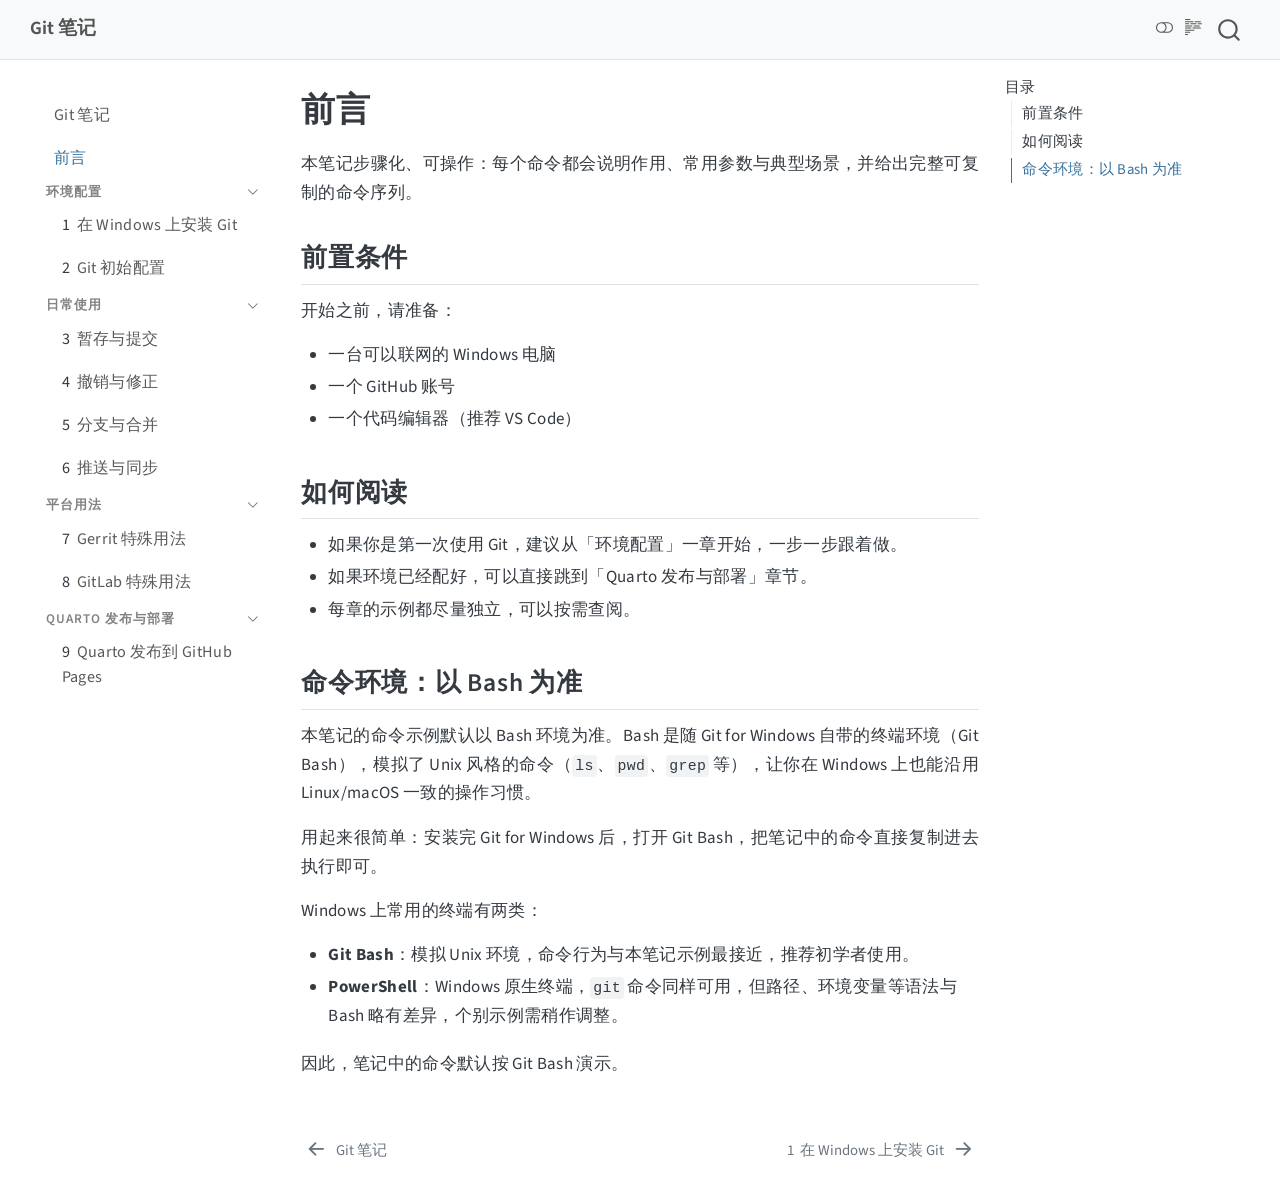
==== commit 2da9ec72: "deploy: dc9dc6a0cd9873eeced579787b24e9e3bd4e5924" ====
--- a/chapters/preface/index.html
+++ b/chapters/preface/index.html
@@ -48,9 +48,9 @@
 <link href="../../site_libs/quarto-html/quarto-syntax-highlighting-e347d60d51bb0b3465b414e51dcba63e.css" rel="stylesheet" class="quarto-color-scheme-extra" id="quarto-text-highlighting-styles">
 <script src="../../site_libs/bootstrap/bootstrap.min.js"></script>
 <link href="../../site_libs/bootstrap/bootstrap-icons.css" rel="stylesheet">
-<link href="../../site_libs/bootstrap/bootstrap-6560b9372c5f6670d35914f38fba313e.min.css" rel="stylesheet" append-hash="true" class="quarto-color-scheme" id="quarto-bootstrap" data-mode="light">
-<link href="../../site_libs/bootstrap/bootstrap-dark-16bc9c130788cfd9efb6101c2b1ca8d7.min.css" rel="stylesheet" append-hash="true" class="quarto-color-scheme quarto-color-alternate" id="quarto-bootstrap" data-mode="dark">
-<link href="../../site_libs/bootstrap/bootstrap-6560b9372c5f6670d35914f38fba313e.min.css" rel="stylesheet" append-hash="true" class="quarto-color-scheme-extra" id="quarto-bootstrap" data-mode="light">
+<link href="../../site_libs/bootstrap/bootstrap-886b1fad45ea02e1037dd06015e8bb17.min.css" rel="stylesheet" append-hash="true" class="quarto-color-scheme" id="quarto-bootstrap" data-mode="light">
+<link href="../../site_libs/bootstrap/bootstrap-dark-6c51bd75c20ca3b06d45d5774f5599c0.min.css" rel="stylesheet" append-hash="true" class="quarto-color-scheme quarto-color-alternate" id="quarto-bootstrap" data-mode="dark">
+<link href="../../site_libs/bootstrap/bootstrap-886b1fad45ea02e1037dd06015e8bb17.min.css" rel="stylesheet" append-hash="true" class="quarto-color-scheme-extra" id="quarto-bootstrap" data-mode="light">
 <script id="quarto-search-options" type="application/json">{
   "location": "navbar",
   "copy-button": false,
